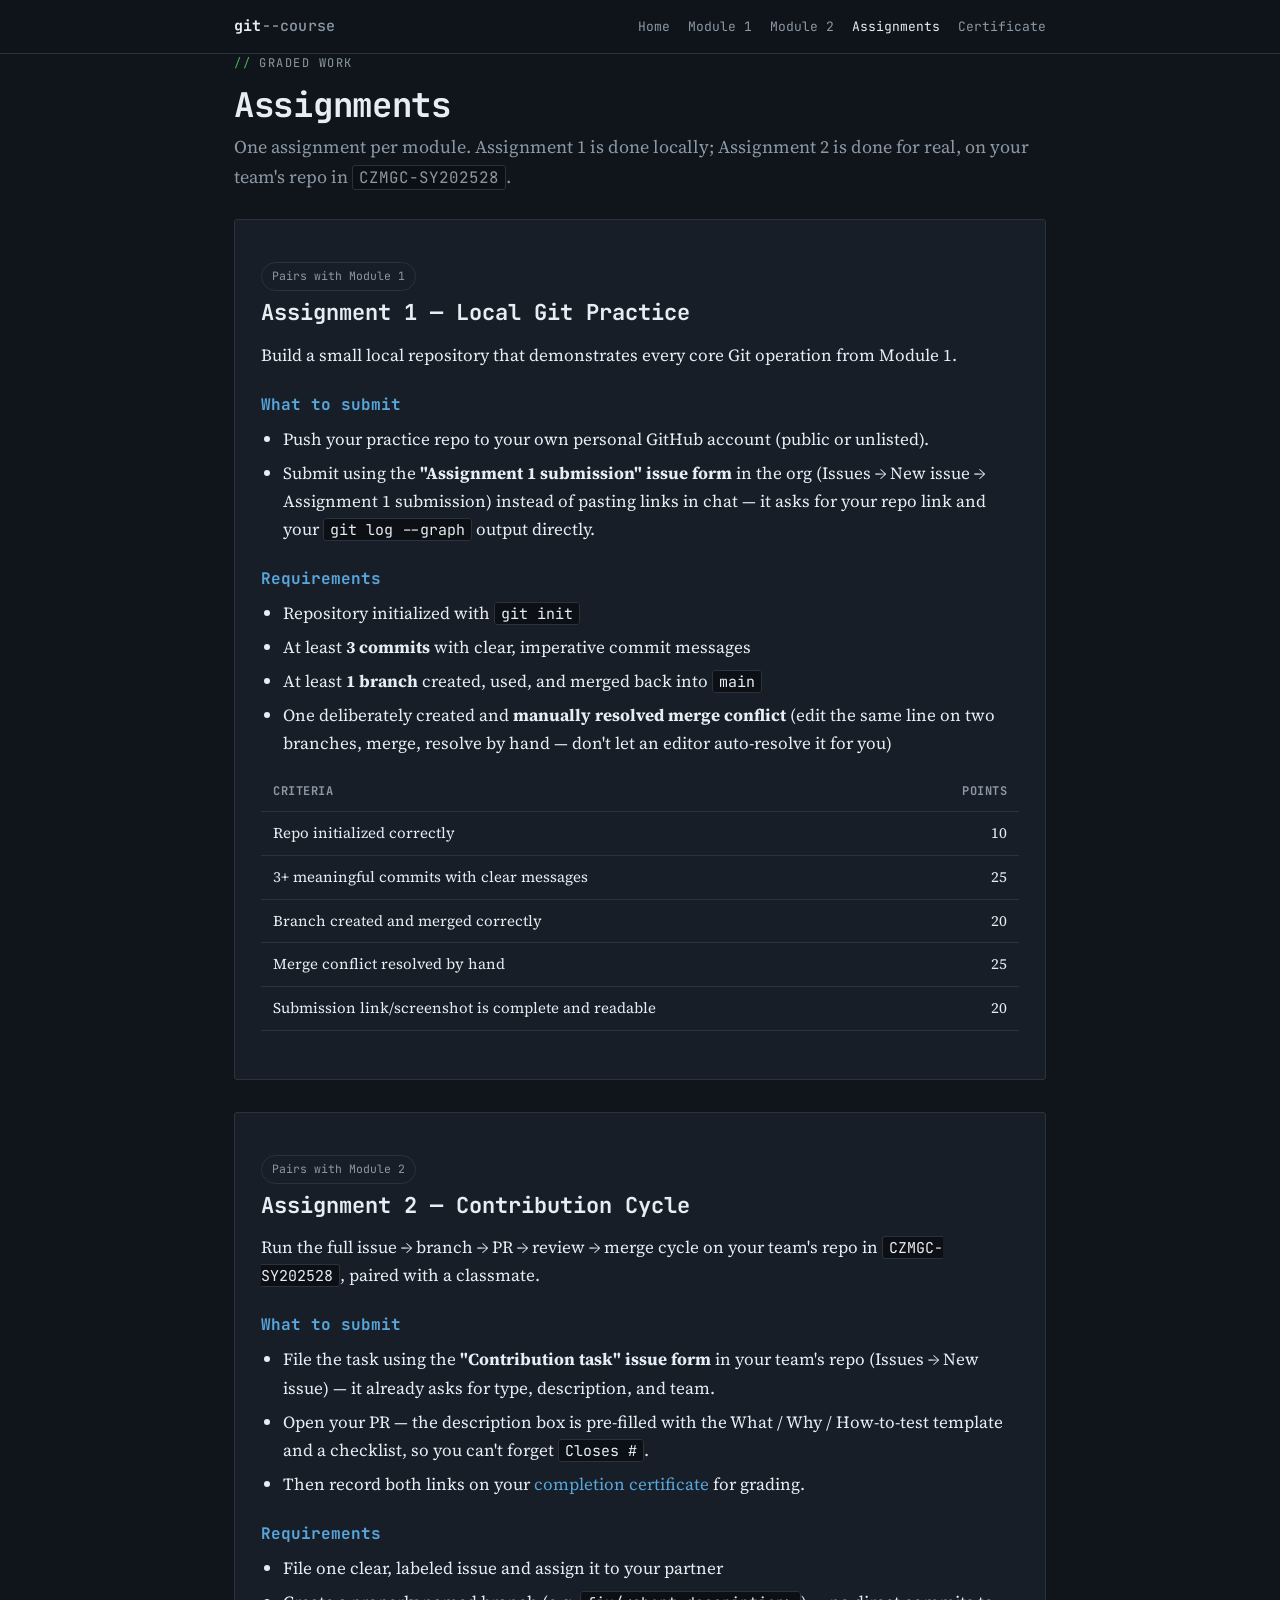
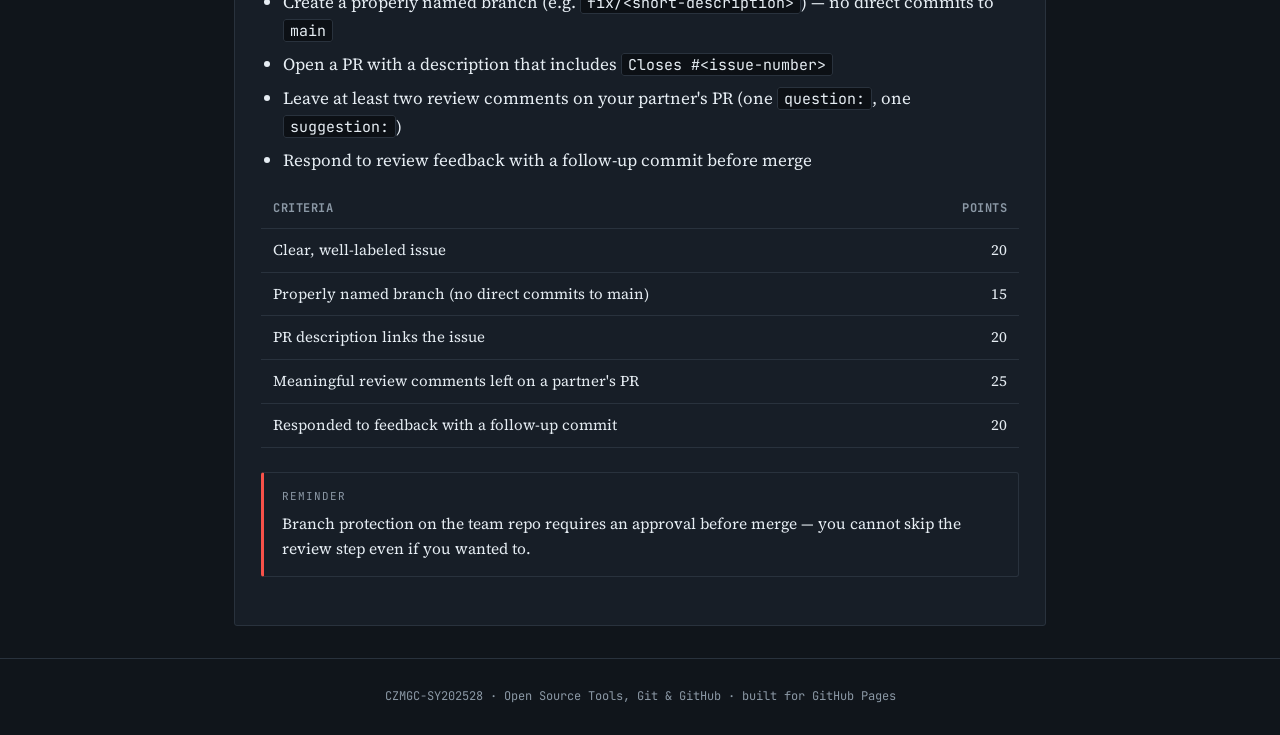
==== assignments.html @ ee127295 "Add files via upload" ====
<!DOCTYPE html>
<html lang="en">
<head>
<meta charset="UTF-8">
<meta name="viewport" content="width=device-width, initial-scale=1.0">
<title>Assignments — Git &amp; Open Source Course</title>
<link rel="stylesheet" href="assets/style.css">
</head>
<body>

<div class="topbar">
  <div class="topbar-inner">
    <div class="brand">git<span class="dim">--course</span></div>
    <nav class="crumbs">
      <a href="index.html">Home</a>
      <a href="module1.html">Module 1</a>
      <a href="module2.html">Module 2</a>
      <a href="assignments.html">Assignments</a>
      <a href="certificate.html">Certificate</a>
    </nav>
  </div>
</div>

<main class="wrap">

  <div class="eyebrow">Graded work</div>
  <h1>Assignments</h1>
  <p class="lede">One assignment per module. Assignment 1 is done locally; Assignment 2 is done for real, on your team's repo in <code>CZMGC-SY202528</code>.</p>

  <div class="assignment">
    <div class="badge-row"><span class="badge">Pairs with Module 1</span></div>
    <h2>Assignment 1 — Local Git Practice</h2>
    <p>Build a small local repository that demonstrates every core Git operation from Module 1.</p>
    <h3>What to submit</h3>
    <ul>
      <li>Push your practice repo to your own personal GitHub account (public or unlisted).</li>
      <li>Submit using the <strong>"Assignment 1 submission" issue form</strong> in the org (Issues → New issue → Assignment 1 submission) instead of pasting links in chat — it asks for your repo link and your <code>git log --graph</code> output directly.</li>
    </ul>
    <h3>Requirements</h3>
    <ul>
      <li>Repository initialized with <code>git init</code></li>
      <li>At least <strong>3 commits</strong> with clear, imperative commit messages</li>
      <li>At least <strong>1 branch</strong> created, used, and merged back into <code>main</code></li>
      <li>One deliberately created and <strong>manually resolved merge conflict</strong> (edit the same line on two branches, merge, resolve by hand — don't let an editor auto-resolve it for you)</li>
    </ul>
    <table class="rubric">
      <tr><th>Criteria</th><th>Points</th></tr>
      <tr><td>Repo initialized correctly</td><td>10</td></tr>
      <tr><td>3+ meaningful commits with clear messages</td><td>25</td></tr>
      <tr><td>Branch created and merged correctly</td><td>20</td></tr>
      <tr><td>Merge conflict resolved by hand</td><td>25</td></tr>
      <tr><td>Submission link/screenshot is complete and readable</td><td>20</td></tr>
    </table>
  </div>

  <div class="assignment">
    <div class="badge-row"><span class="badge">Pairs with Module 2</span></div>
    <h2>Assignment 2 — Contribution Cycle</h2>
    <p>Run the full issue → branch → PR → review → merge cycle on your team's repo in <code>CZMGC-SY202528</code>, paired with a classmate.</p>
    <h3>What to submit</h3>
    <ul>
      <li>File the task using the <strong>"Contribution task" issue form</strong> in your team's repo (Issues → New issue) — it already asks for type, description, and team.</li>
      <li>Open your PR — the description box is pre-filled with the What / Why / How-to-test template and a checklist, so you can't forget <code>Closes #</code>.</li>
      <li>Then record both links on your <a href="certificate.html">completion certificate</a> for grading.</li>
    </ul>
    <h3>Requirements</h3>
    <ul>
      <li>File one clear, labeled issue and assign it to your partner</li>
      <li>Create a properly named branch (e.g. <code>fix/&lt;short-description&gt;</code>) — no direct commits to <code>main</code></li>
      <li>Open a PR with a description that includes <code>Closes #&lt;issue-number&gt;</code></li>
      <li>Leave at least two review comments on your partner's PR (one <code>question:</code>, one <code>suggestion:</code>)</li>
      <li>Respond to review feedback with a follow-up commit before merge</li>
    </ul>
    <table class="rubric">
      <tr><th>Criteria</th><th>Points</th></tr>
      <tr><td>Clear, well-labeled issue</td><td>20</td></tr>
      <tr><td>Properly named branch (no direct commits to main)</td><td>15</td></tr>
      <tr><td>PR description links the issue</td><td>20</td></tr>
      <tr><td>Meaningful review comments left on a partner's PR</td><td>25</td></tr>
      <tr><td>Responded to feedback with a follow-up commit</td><td>20</td></tr>
    </table>
    <div class="callout warn">
      <span class="label">Reminder</span>
      Branch protection on the team repo requires an approval before merge — you cannot skip the review step even if you wanted to.
    </div>
  </div>

</main>

<footer>CZMGC-SY202528 · Open Source Tools, Git &amp; GitHub · built for GitHub Pages</footer>

<script src="assets/script.js"></script>
</body>
</html>
---- assets/style.css ----
/* ============================================================
   Git & Open Source Contribution — Course Design System
   Palette drawn from Git's own diff language: additions (green),
   deletions (red), modifications (amber), refs/branches (blue).
   ============================================================ */

@import url('https://fonts.googleapis.com/css2?family=JetBrains+Mono:wght@400;500;600;700&family=Source+Serif+4:opsz,wght@8..60,400;8..60,600;8..60,700&display=swap');

:root{
  --bg: #10151b;
  --bg-raised: #171e27;
  --bg-inset: #0c1015;
  --line: #29323d;
  --text: #e6edf3;
  --muted: #8b98a5;

  --green:  #3fb950;
  --green-dim: #1a2e1f;
  --red:    #f85149;
  --red-dim: #331b1a;
  --amber:  #d29922;
  --amber-dim: #332a12;
  --blue:   #58a6dc;
  --blue-dim: #172633;

  --mono: 'JetBrains Mono', ui-monospace, monospace;
  --serif: 'Source Serif 4', Georgia, serif;

  --radius: 3px;
}

*{ box-sizing: border-box; }
html{ scroll-behavior: smooth; }

body{
  margin:0;
  background: var(--bg);
  color: var(--text);
  font-family: var(--serif);
  font-size: 17px;
  line-height: 1.65;
  -webkit-font-smoothing: antialiased;
}

a{ color: var(--blue); text-decoration: none; }
a:hover{ text-decoration: underline; }
a:focus-visible, button:focus-visible, input:focus-visible{
  outline: 2px solid var(--blue);
  outline-offset: 2px;
}

::selection{ background: var(--amber-dim); color: var(--text); }

/* ---------- Layout shell ---------- */
.wrap{ max-width: 860px; margin: 0 auto; padding: 0 24px; }

.topbar{
  border-bottom: 1px solid var(--line);
  background: rgba(16,21,27,0.92);
  backdrop-filter: blur(6px);
  position: sticky; top:0; z-index: 50;
}
.topbar-inner{
  max-width: 860px; margin: 0 auto; padding: 14px 24px;
  display:flex; align-items:center; justify-content:space-between;
  gap: 16px; flex-wrap: wrap;
}
.brand{
  font-family: var(--mono); font-weight:700; font-size: 15px;
  color: var(--text); letter-spacing: 0.2px;
}
.brand .dim{ color: var(--muted); font-weight: 500; }
nav.crumbs{ display:flex; gap: 18px; font-family: var(--mono); font-size: 13px; }
nav.crumbs a{ color: var(--muted); }
nav.crumbs a.active, nav.crumbs a:hover{ color: var(--text); }

main{ padding: 48px 0 96px; }
footer{
  border-top: 1px solid var(--line);
  padding: 28px 24px; text-align:center;
  color: var(--muted); font-family: var(--mono); font-size: 12px;
}

/* ---------- Typography ---------- */
h1,h2,h3,h4{ font-family: var(--mono); font-weight: 700; line-height: 1.25; color: var(--text); }
h1{ font-size: 34px; letter-spacing: -0.3px; margin: 0 0 6px; }
h2{ font-size: 22px; margin: 48px 0 14px; padding-top: 14px; border-top: 1px solid var(--line); }
h2:first-child{ border-top: none; padding-top:0; margin-top:0;}
h3{ font-size: 16px; margin: 26px 0 10px; color: var(--blue); }
p{ margin: 0 0 16px; color: var(--text); }
.lede{ color: var(--muted); font-size: 18px; margin: 0 0 28px; }
.eyebrow{
  font-family: var(--mono); font-size: 12px; letter-spacing: 1.5px;
  text-transform: uppercase; color: var(--muted); margin-bottom: 10px;
  display:flex; align-items:center; gap:8px;
}
.eyebrow::before{ content:"//"; color: var(--green); }

code, pre, .kbd{ font-family: var(--mono); }
code{
  background: var(--bg-inset); border:1px solid var(--line);
  padding: 1px 6px; border-radius: var(--radius); font-size: 0.88em;
}
pre{
  background: var(--bg-inset); border:1px solid var(--line);
  border-radius: var(--radius); padding: 16px 18px; overflow-x:auto;
  font-size: 13.5px; line-height: 1.6; margin: 0 0 20px;
}
pre code{ background:none; border:none; padding:0; }
.diff-add{ color: var(--green); }
.diff-del{ color: var(--red); }
.comment{ color: var(--muted); }

table{ width:100%; border-collapse: collapse; margin: 0 0 24px; font-size: 15px; }
th,td{ text-align:left; padding: 9px 12px; border-bottom: 1px solid var(--line); vertical-align: top;}
th{ font-family: var(--mono); font-size: 12px; text-transform: uppercase; letter-spacing: 0.5px; color: var(--muted); }

ul,ol{ padding-left: 22px; margin: 0 0 16px;}
li{ margin-bottom: 6px; }

.callout{
  border: 1px solid var(--line); border-left: 3px solid var(--amber);
  background: var(--bg-raised); border-radius: var(--radius);
  padding: 14px 18px; margin: 0 0 24px; font-size: 15.5px;
}
.callout.warn{ border-left-color: var(--red); }
.callout.tip{ border-left-color: var(--green); }
.callout .label{
  font-family: var(--mono); font-size: 11px; text-transform:uppercase;
  letter-spacing: 1px; color: var(--muted); display:block; margin-bottom:6px;
}

/* ---------- Home hero + graph ---------- */
.hero{ padding: 56px 0 20px; }
.hero h1{ font-size: 42px; }
.badge-row{ display:flex; gap:8px; flex-wrap:wrap; margin: 18px 0 8px; }
.badge{
  font-family: var(--mono); font-size: 11.5px; padding: 4px 10px;
  border-radius: 999px; border:1px solid var(--line); color: var(--muted);
}

.graph-wrap{ margin: 36px 0 44px; }
.graph-wrap svg{ width:100%; height:auto; display:block; }
.graph-caption{ text-align:center; color: var(--muted); font-family: var(--mono); font-size: 12px; margin-top:10px;}

/* ---------- Module cards ---------- */
.module-grid{ display:grid; gap:16px; margin: 8px 0 40px; }
.module-card{
  border:1px solid var(--line); background: var(--bg-raised);
  border-radius: var(--radius); padding: 20px 22px;
  display:flex; gap:18px; align-items:flex-start;
}
.module-card .tag{
  font-family: var(--mono); font-size: 12px; color: var(--bg);
  background: var(--green); padding: 3px 8px; border-radius: var(--radius);
  white-space:nowrap; font-weight:700;
}
.module-card .tag.blue{ background: var(--blue); }
.module-card .tag.amber{ background: var(--amber); }
.module-card h3{ margin: 0 0 6px; color: var(--text); font-size:17px;}
.module-card p{ margin:0; color: var(--muted); font-size: 14.5px;}
.module-card a.go{ font-family: var(--mono); font-size: 13px; margin-top:8px; display:inline-block;}

/* ---------- Quiz ---------- */
.quiz{
  border:1px solid var(--line); border-radius: var(--radius);
  background: var(--bg-raised); padding: 28px 26px; margin: 40px 0;
}
.quiz-q{ margin-bottom: 22px; padding-bottom: 20px; border-bottom: 1px dashed var(--line); }
.quiz-q:last-of-type{ border-bottom:none; }
.quiz-q .qtext{ font-weight:600; margin-bottom: 10px; color: var(--text); }
.quiz-q label{
  display:block; padding: 8px 12px; margin-bottom:6px;
  border:1px solid var(--line); border-radius: var(--radius);
  cursor:pointer; font-size: 14.5px; transition: border-color .15s;
}
.quiz-q label:hover{ border-color: var(--blue); }
.quiz-q input{ margin-right:10px; }
.quiz-q.correct label.chosen{ border-color: var(--green); background: var(--green-dim); }
.quiz-q.incorrect label.chosen{ border-color: var(--red); background: var(--red-dim); }
.quiz-q .fb{ font-family: var(--mono); font-size: 12.5px; margin-top:8px; display:none; }
.quiz-q.correct .fb.ok{ display:block; color: var(--green); }
.quiz-q.incorrect .fb.bad{ display:block; color: var(--red); }

.btn{
  font-family: var(--mono); font-size: 14px; font-weight:600;
  background: var(--green); color: #06170a; border:none;
  padding: 11px 20px; border-radius: var(--radius); cursor:pointer;
}
.btn:hover{ filter: brightness(1.08); }
.btn.secondary{ background: transparent; border:1px solid var(--line); color: var(--text); }

#quiz-score{
  font-family: var(--mono); margin-top: 18px; font-size: 14px; color: var(--text);
  padding: 12px 14px; border-radius: var(--radius); background: var(--bg-inset);
  border:1px solid var(--line); display:none;
}

/* ---------- Assignments ---------- */
.assignment{
  border:1px solid var(--line); border-radius: var(--radius);
  padding: 24px 26px; margin: 0 0 32px; background: var(--bg-raised);
}
.assignment h2{ margin-top:0; border-top:none; padding-top:0; }
.rubric td:last-child, .rubric th:last-child{ text-align:right; width: 90px;}

@media (max-width: 600px){
  .hero h1{ font-size: 30px; }
  h2{ font-size: 19px; }
  .module-card{ flex-direction: column; }
}
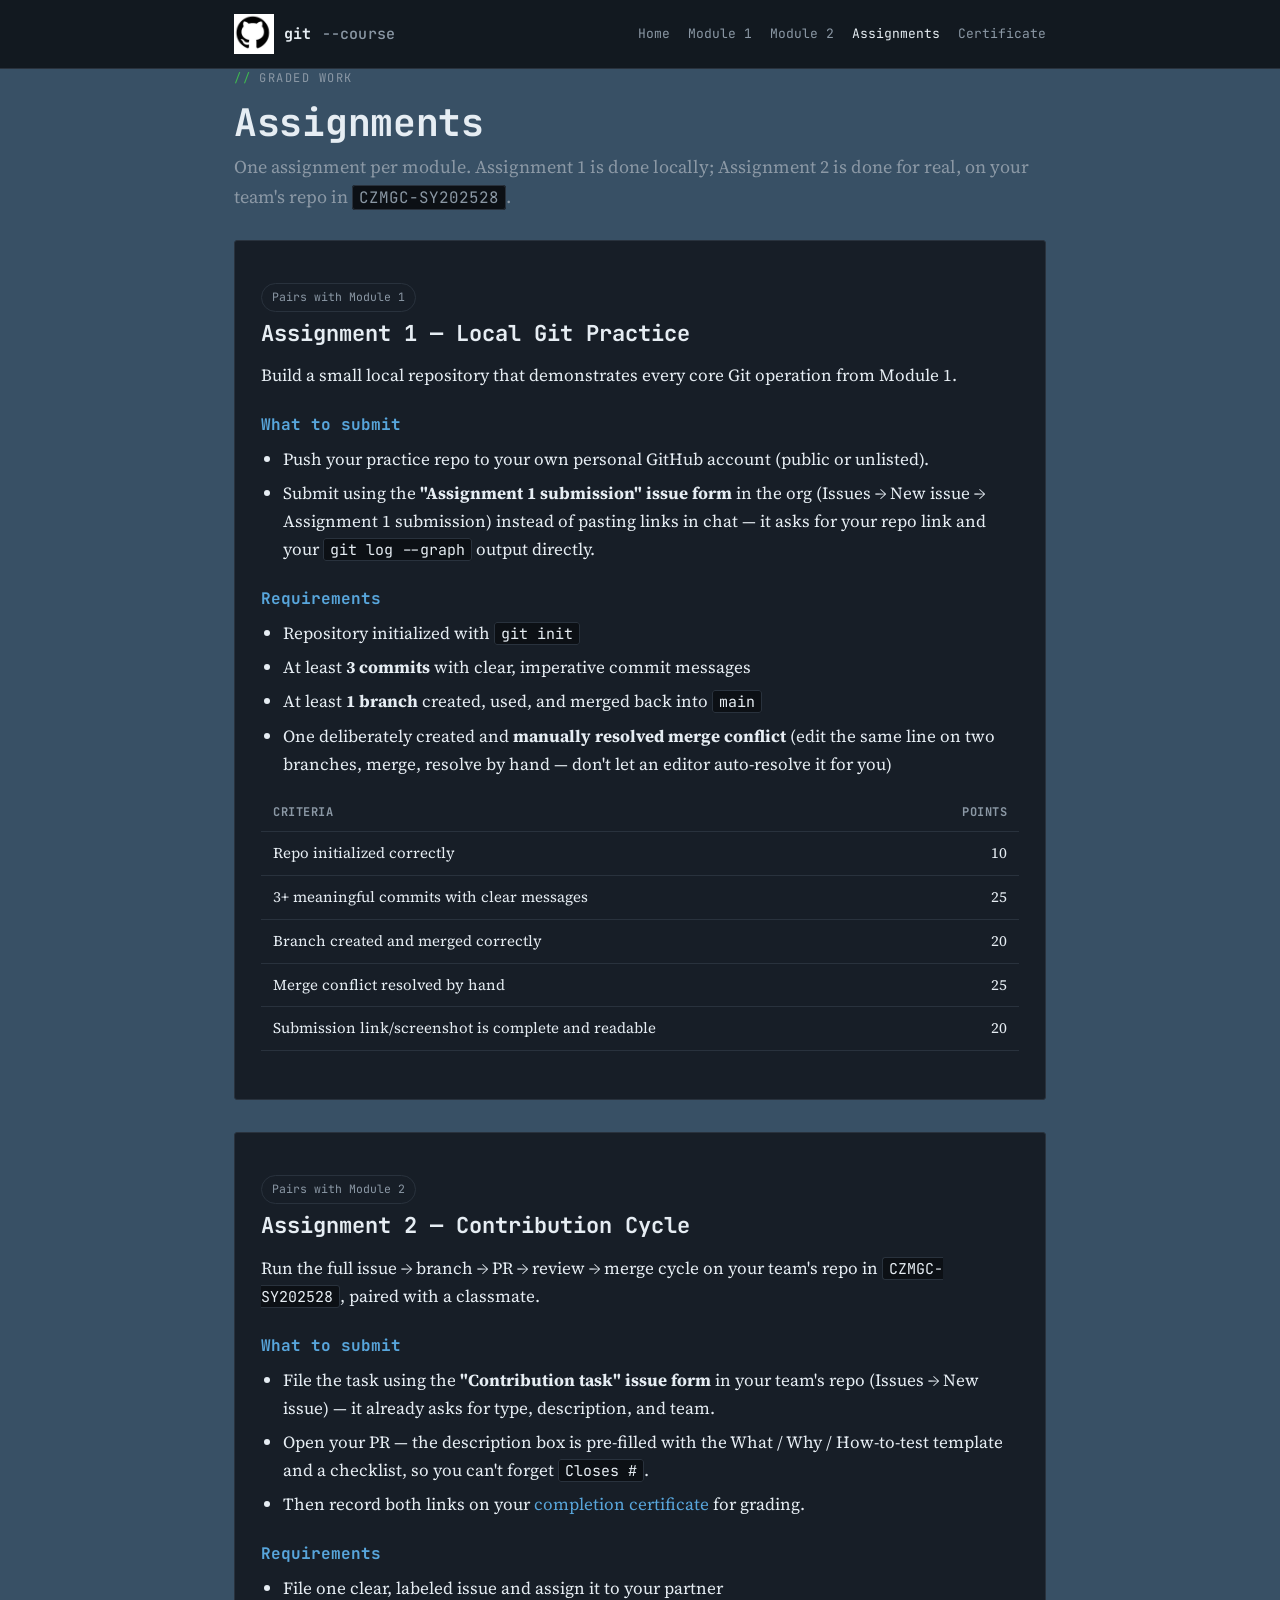
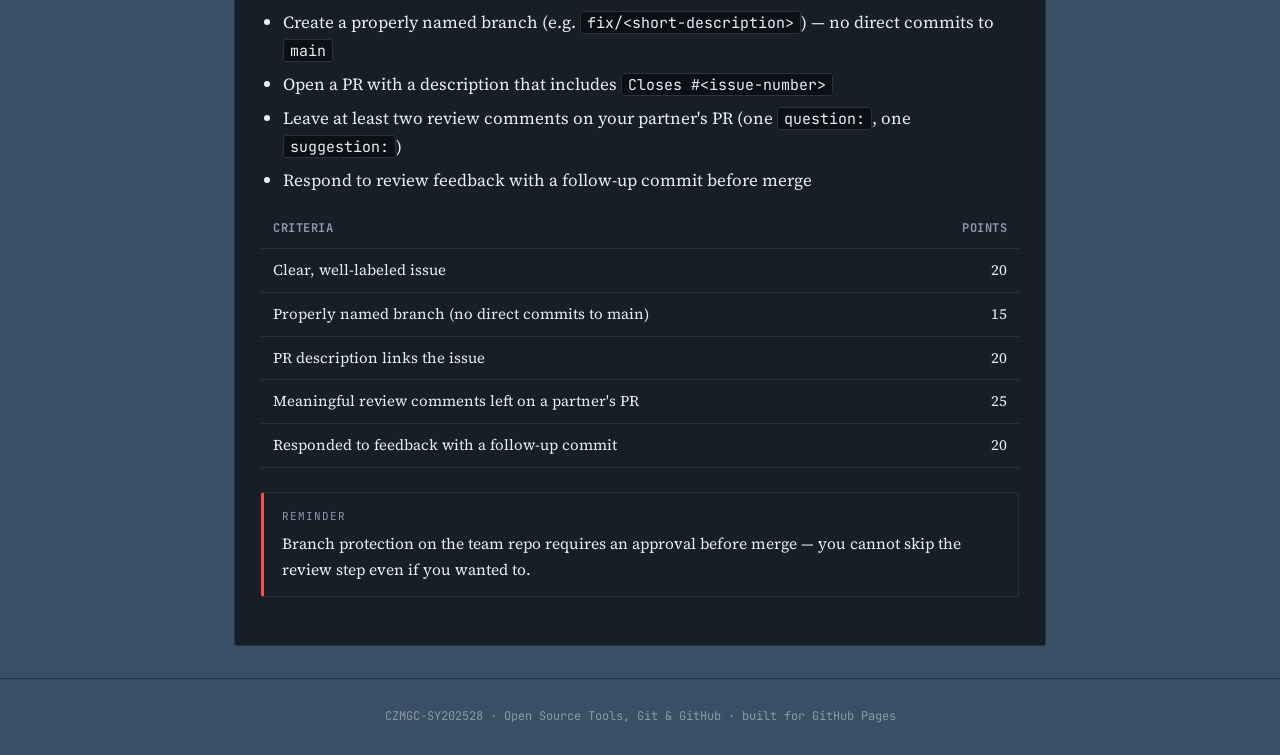
==== commit 9e222f90: "Add: change the background-color and also add the logo in header section" ====
--- a/assignments.html
+++ b/assignments.html
@@ -5,12 +5,30 @@
 <meta name="viewport" content="width=device-width, initial-scale=1.0">
 <title>Assignments — Git &amp; Open Source Course</title>
 <link rel="stylesheet" href="assets/style.css">
+<style>
+  .brand {
+    display: flex;
+    align-items: center;
+    gap: 10px;
+}
+body{
+  background-color:rgb(56, 80, 101);
+}
+.logo {
+    width: 40px;
+    height: 40px;
+    object-fit: contain;
+}
+</style>
 </head>
 <body>
 
-<div class="topbar">
-  <div class="topbar-inner">
-    <div class="brand">git<span class="dim">--course</span></div>
+<div class="topbar"> 
+  <div class="topbar-inner"> 
+    <div class="brand">
+      <img src="git.png" alt="Git Logo" class="logo">
+      git<span class="dim">--course</span>
+    </div>
     <nav class="crumbs">
       <a href="index.html">Home</a>
       <a href="module1.html">Module 1</a>
--- a/assets/style.css
+++ b/assets/style.css
@@ -83,7 +83,7 @@
 
 /* ---------- Typography ---------- */
 h1,h2,h3,h4{ font-family: var(--mono); font-weight: 700; line-height: 1.25; color: var(--text); }
-h1{ font-size: 34px; letter-spacing: -0.3px; margin: 0 0 6px; }
+h1{ font-size: 38px; letter-spacing: -0.3px; margin: 0 0 6px; }
 h2{ font-size: 22px; margin: 48px 0 14px; padding-top: 14px; border-top: 1px solid var(--line); }
 h2:first-child{ border-top: none; padding-top:0; margin-top:0;}
 h3{ font-size: 16px; margin: 26px 0 10px; color: var(--blue); }
